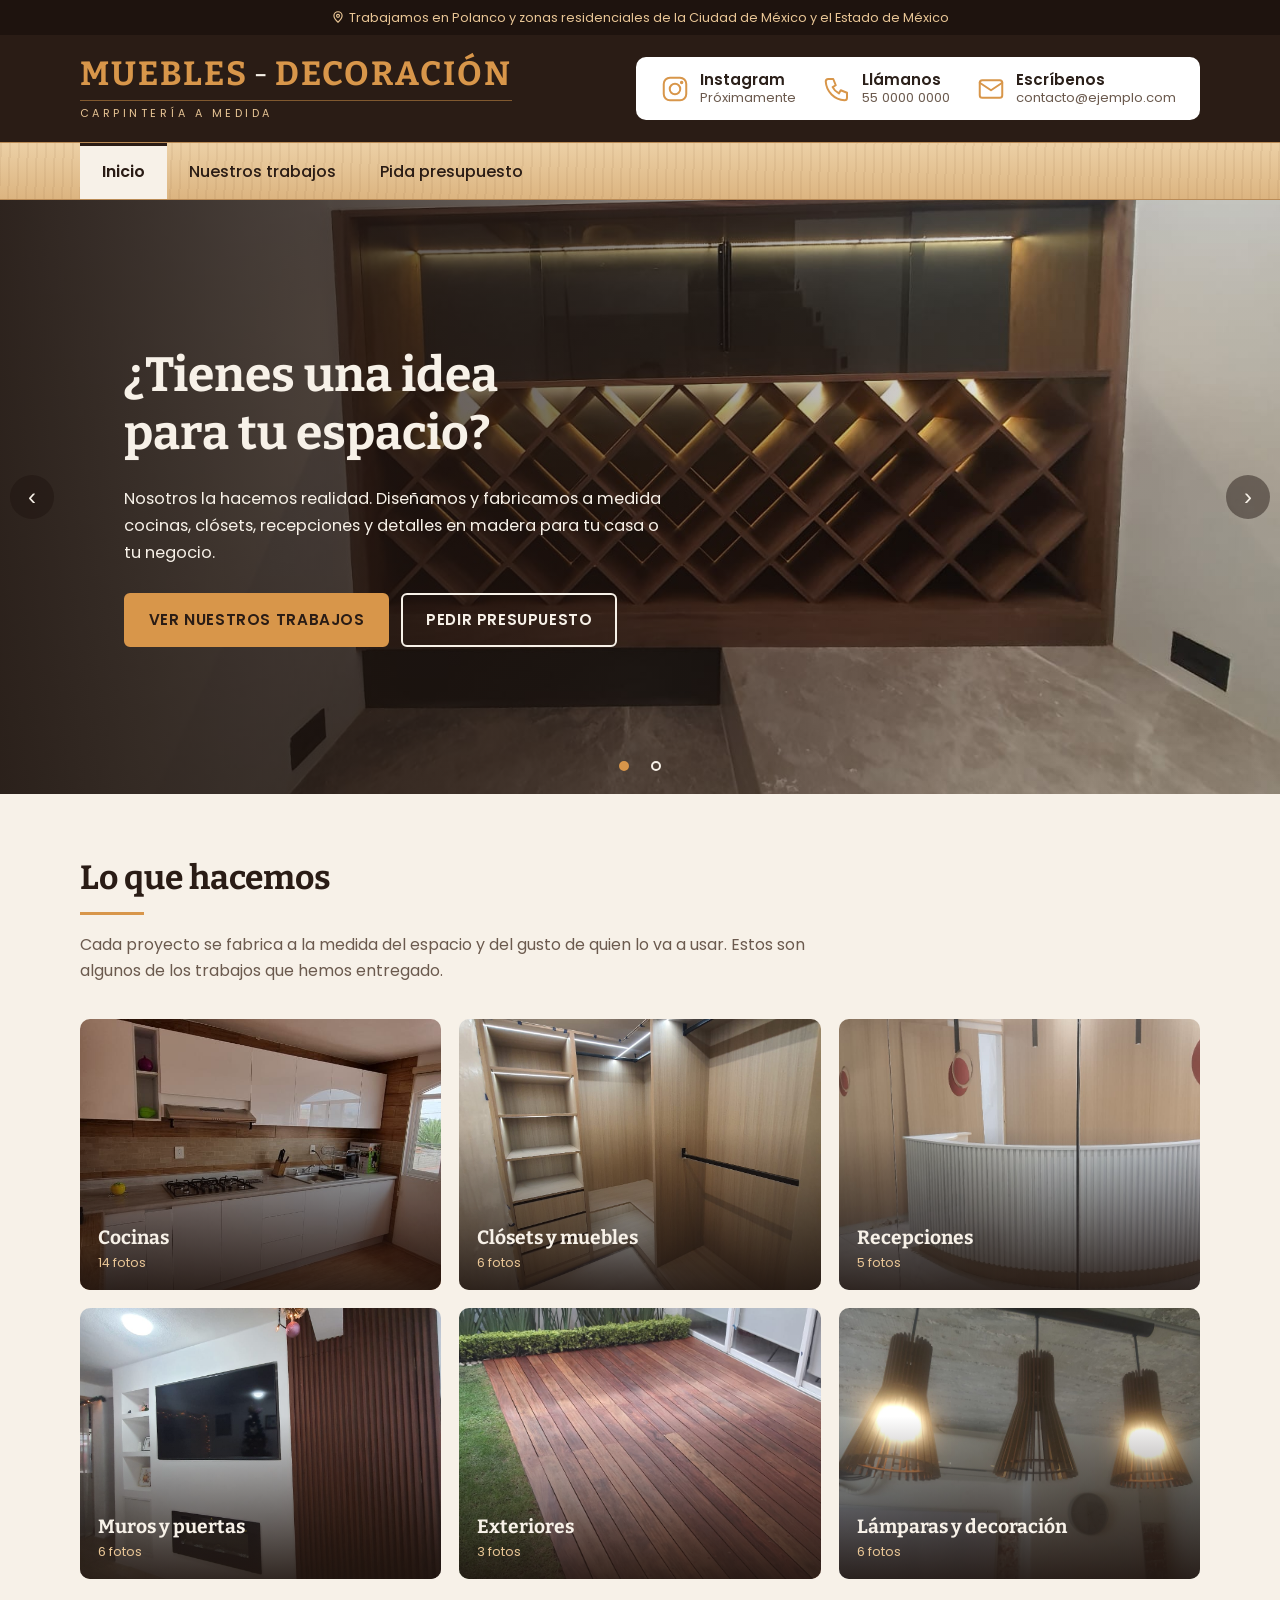
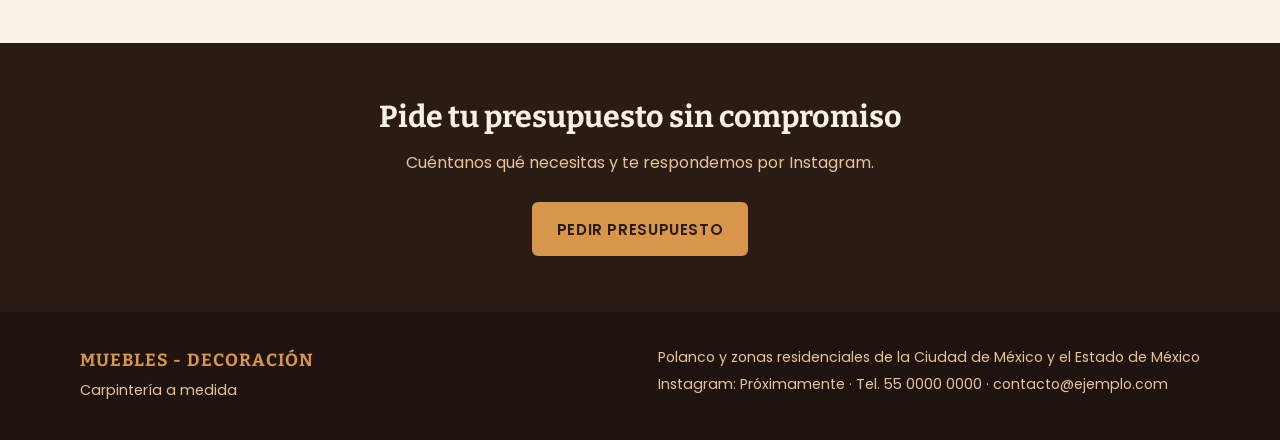
==== index.html @ 8693bc57 "Add files via upload" ====
<!DOCTYPE html>
<html lang="es-MX">
<head>
  <meta charset="UTF-8">
  <meta name="viewport" content="width=device-width, initial-scale=1">
  <title>Muebles - Decoración | Carpintería a medida en CDMX y Estado de México</title>
  <meta name="description" content="Cocinas, clósets, recepciones, muros de madera y decoración hechos a medida. Trabajamos en Polanco y zonas residenciales de la Ciudad de México y el Estado de México.">
  <link rel="preconnect" href="https://fonts.googleapis.com">
  <link rel="preconnect" href="https://fonts.gstatic.com" crossorigin>
  <link href="https://fonts.googleapis.com/css2?family=Bitter:wght@400;700&family=Poppins:wght@400;500;600&display=swap" rel="stylesheet">
  <link rel="stylesheet" href="css/estilos.css">
</head>
<body>
  <!-- ===== Encabezado (igual en las tres páginas) ===== -->
  <p class="zona"><svg viewBox="0 0 24 24" fill="none" stroke="currentColor" stroke-width="2" stroke-linecap="round" stroke-linejoin="round" aria-hidden="true"><path d="M12 21s-7-6.1-7-11a7 7 0 0 1 14 0c0 4.9-7 11-7 11z"/><circle cx="12" cy="10" r="2.5"/></svg>Trabajamos en Polanco y zonas residenciales de la Ciudad de México y el Estado de México</p>

  <header class="cabecera">
    <div class="contenedor cabecera__fila">
      <a class="marca" href="index.html">
        <span class="marca__nombre">Muebles<span class="marca__guion">-</span>Decoración</span>
        <span class="marca__lema">Carpintería a medida</span>
      </a>

      <!-- Los datos de contacto se cambian en js/script.js -->
      <ul class="contacto">
        <li>
          <a class="contacto__dato" data-enlace="instagram">
            <svg viewBox="0 0 24 24" fill="none" stroke="currentColor" stroke-width="1.6" stroke-linecap="round" stroke-linejoin="round" aria-hidden="true"><rect x="3" y="3" width="18" height="18" rx="5"/><circle cx="12" cy="12" r="4.2"/><circle cx="17.3" cy="6.7" r="0.6" fill="currentColor"/></svg>
            <span><span class="contacto__titulo">Instagram</span><span class="contacto__valor" data-contacto="instagram">Próximamente</span></span>
          </a>
        </li>
        <li>
          <a class="contacto__dato" href="tel:5500000000" data-enlace="telefono">
            <svg viewBox="0 0 24 24" fill="none" stroke="currentColor" stroke-width="1.6" stroke-linecap="round" stroke-linejoin="round" aria-hidden="true"><path d="M5 4h4l2 5-2.5 1.5a11 11 0 0 0 5 5L15 13l5 2v4a2 2 0 0 1-2 2A16 16 0 0 1 3 6a2 2 0 0 1 2-2z"/></svg>
            <span><span class="contacto__titulo">Llámanos</span><span class="contacto__valor" data-contacto="telefono">55 0000 0000</span></span>
          </a>
        </li>
        <li>
          <a class="contacto__dato" href="mailto:contacto@ejemplo.com" data-enlace="correo">
            <svg viewBox="0 0 24 24" fill="none" stroke="currentColor" stroke-width="1.6" stroke-linecap="round" stroke-linejoin="round" aria-hidden="true"><rect x="3" y="5" width="18" height="14" rx="2"/><path d="m3 7 9 6 9-6"/></svg>
            <span><span class="contacto__titulo">Escríbenos</span><span class="contacto__valor" data-contacto="correo">contacto@ejemplo.com</span></span>
          </a>
        </li>
      </ul>
    </div>

    <nav class="menu" aria-label="Secciones del sitio">
      <div class="contenedor">
        <ul class="menu__lista">
          <li><a class="menu__enlace" href="index.html" aria-current="page">Inicio</a></li>
          <li><a class="menu__enlace" href="trabajos.html">Nuestros trabajos</a></li>
          <li><a class="menu__enlace" href="presupuesto.html">Pida presupuesto</a></li>
        </ul>
      </div>
    </nav>
  </header>

  <main>
    <!-- ===== Portada: dos fotos que se alternan ===== -->
    <section class="portada" aria-label="Portada">
      <img class="portada__foto activa" src="img/closets-y-muebles/cava-01.jpg" alt="Cava de vinos en madera con iluminación" width="1600" height="1200">
      <img class="portada__foto" src="img/cocinas/cocina-12.jpg" alt="Cocina con barra de madera" width="1280" height="720">

      <div class="contenedor portada__texto">
        <h1>¿Tienes una idea para tu espacio?</h1>
        <p>Nosotros la hacemos realidad. Diseñamos y fabricamos a medida cocinas, clósets, recepciones y detalles en madera para tu casa o tu negocio.</p>
        <div class="portada__botones">
          <a class="boton" href="trabajos.html">Ver nuestros trabajos</a>
          <a class="boton boton--linea" href="presupuesto.html">Pedir presupuesto</a>
        </div>
      </div>

      <button class="portada__flecha portada__flecha--ant" type="button" aria-label="Foto anterior">&#8249;</button>
      <button class="portada__flecha portada__flecha--sig" type="button" aria-label="Foto siguiente">&#8250;</button>
      <div class="portada__puntos">
        <button class="portada__punto" type="button" aria-label="Ver foto 1" aria-current="true"></button>
        <button class="portada__punto" type="button" aria-label="Ver foto 2" aria-current="false"></button>
      </div>
    </section>

    <!-- ===== Categorías ===== -->
    <section class="seccion">
      <div class="contenedor">
        <h2 class="seccion__titulo">Lo que hacemos</h2>
        <p class="seccion__intro">Cada proyecto se fabrica a la medida del espacio y del gusto de quien lo va a usar. Estos son algunos de los trabajos que hemos entregado.</p>
        <ul class="categorias">
          <li>
            <a class="categoria" href="trabajos.html#cocinas">
              <img src="img/cocinas/cocina-08.jpg" alt="" width="1280" height="525" loading="lazy">
              <span class="categoria__texto">
                <span class="categoria__nombre">Cocinas</span>
                <span class="categoria__cuenta">14 fotos</span>
              </span>
            </a>
          </li>
          <li>
            <a class="categoria" href="trabajos.html#closets-y-muebles">
              <img src="img/closets-y-muebles/vestidor-01.jpg" alt="" width="1200" height="1600" loading="lazy">
              <span class="categoria__texto">
                <span class="categoria__nombre">Clósets y muebles</span>
                <span class="categoria__cuenta">6 fotos</span>
              </span>
            </a>
          </li>
          <li>
            <a class="categoria" href="trabajos.html#recepciones">
              <img src="img/recepciones/recepcion-01.jpg" alt="" width="1600" height="720" loading="lazy">
              <span class="categoria__texto">
                <span class="categoria__nombre">Recepciones</span>
                <span class="categoria__cuenta">5 fotos</span>
              </span>
            </a>
          </li>
          <li>
            <a class="categoria" href="trabajos.html#muros-y-puertas">
              <img src="img/muros-y-puertas/lambrin-01.jpg" alt="" width="1200" height="1600" loading="lazy">
              <span class="categoria__texto">
                <span class="categoria__nombre">Muros y puertas</span>
                <span class="categoria__cuenta">6 fotos</span>
              </span>
            </a>
          </li>
          <li>
            <a class="categoria" href="trabajos.html#exteriores">
              <img src="img/exteriores/deck-01.jpg" alt="" width="1600" height="720" loading="lazy">
              <span class="categoria__texto">
                <span class="categoria__nombre">Exteriores</span>
                <span class="categoria__cuenta">3 fotos</span>
              </span>
            </a>
          </li>
          <li>
            <a class="categoria" href="trabajos.html#lamparas-y-decoracion">
              <img src="img/lamparas-y-decoracion/lampara-01.jpg" alt="" width="1600" height="1200" loading="lazy">
              <span class="categoria__texto">
                <span class="categoria__nombre">Lámparas y decoración</span>
                <span class="categoria__cuenta">6 fotos</span>
              </span>
            </a>
          </li>
        </ul>
      </div>
    </section>

    <!-- ===== Llamado a pedir presupuesto ===== -->
    <section class="llamado">
      <div class="contenedor">
        <h2>Pide tu presupuesto sin compromiso</h2>
        <p>Cuéntanos qué necesitas y te respondemos por Instagram.</p>
        <a class="boton" href="presupuesto.html">Pedir presupuesto</a>
      </div>
    </section>
  </main>

  <!-- ===== Pie de página (igual en las tres páginas) ===== -->
  <footer class="pie">
    <div class="contenedor pie__fila">
      <div>
        <p class="pie__marca">Muebles - Decoración</p>
        <p>Carpintería a medida</p>
      </div>
      <div>
        <p>Polanco y zonas residenciales de la Ciudad de México y el Estado de México</p>
        <p>
          Instagram: <a data-enlace="instagram"><span data-contacto="instagram">Próximamente</span></a> ·
          Tel. <a href="tel:5500000000" data-enlace="telefono"><span data-contacto="telefono">55 0000 0000</span></a> ·
          <a href="mailto:contacto@ejemplo.com" data-enlace="correo"><span data-contacto="correo">contacto@ejemplo.com</span></a>
        </p>
      </div>
    </div>
  </footer>

  <script src="js/script.js"></script>
</body>
</html>
---- css/estilos.css ----
/* =========================================================
   Muebles - Decoración · Hoja de estilos
   ---------------------------------------------------------
   Contenido:
   1. Colores y medidas (cámbialos aquí y cambian en todo el sitio)
   2. Base
   3. Encabezado: franja de zona, marca, contacto y pestañas
   4. Portada (inicio)
   5. Secciones de inicio
   6. Nuestros trabajos: filtros, galería y visor
   7. Pida presupuesto
   8. Pie de página
   ========================================================= */

/* ---------- 1. Colores y medidas ---------- */
:root {
  --cafe-oscuro: #2a1c15;   /* fondo principal del encabezado y pie */
  --cafe: #3d2a20;          /* café intermedio */
  --cafe-suave: #5a4234;
  --madera: #d8964a;        /* tono madera / ámbar para resaltar */
  --madera-clara: #e8c595;  /* barra de pestañas */
  --crema: #f7f1e8;         /* fondo de las páginas */
  --blanco: #ffffff;
  --texto: #2b201a;
  --texto-suave: #6b5a4e;

  --fuente-titulos: "Bitter", Georgia, "Times New Roman", serif;
  --fuente-texto: "Poppins", "Segoe UI", Roboto, Helvetica, Arial, sans-serif;

  --ancho: 1160px;
  --radio: 10px;
  --sombra: 0 10px 30px rgba(42, 28, 21, 0.16);
}

/* ---------- 2. Base ---------- */
*,
*::before,
*::after {
  box-sizing: border-box;
}

html {
  scroll-behavior: smooth;
}

body {
  margin: 0;
  font-family: var(--fuente-texto);
  font-size: 16px;
  line-height: 1.65;
  color: var(--texto);
  background: var(--crema);
}

img {
  display: block;
  max-width: 100%;
  height: auto;
}

a {
  color: inherit;
}

h1,
h2,
h3 {
  font-family: var(--fuente-titulos);
  line-height: 1.2;
  margin: 0 0 0.5em;
  text-wrap: balance;
}

p {
  margin: 0 0 1em;
}

.contenedor {
  width: 100%;
  max-width: var(--ancho);
  margin: 0 auto;
  padding: 0 20px;
}

.solo-lectores {
  position: absolute;
  width: 1px;
  height: 1px;
  overflow: hidden;
  clip-path: inset(50%);
  white-space: nowrap;
}

:focus-visible {
  outline: 3px solid var(--madera);
  outline-offset: 2px;
}

.boton {
  display: inline-block;
  padding: 0.8em 1.5em;
  border: 2px solid var(--madera);
  border-radius: 6px;
  background: var(--madera);
  color: var(--cafe-oscuro);
  font-family: var(--fuente-texto);
  font-size: 0.95rem;
  font-weight: 600;
  letter-spacing: 0.04em;
  text-decoration: none;
  text-transform: uppercase;
  cursor: pointer;
  transition: background 0.2s, color 0.2s, border-color 0.2s;
}

.boton:hover {
  background: var(--madera-clara);
  border-color: var(--madera-clara);
}

.boton--linea {
  background: transparent;
  border-color: var(--crema);
  color: var(--crema);
}

.boton--linea:hover {
  background: var(--crema);
  border-color: var(--crema);
  color: var(--cafe-oscuro);
}

/* ---------- 3. Encabezado ---------- */
.zona {
  margin: 0;
  background: #1e130e;
  color: var(--madera-clara);
  font-size: 0.8rem;
  text-align: center;
  padding: 7px 0;
}

.zona svg {
  width: 14px;
  height: 14px;
  vertical-align: -2px;
  margin-right: 4px;
}

.cabecera {
  background: var(--cafe-oscuro);
}

.cabecera__fila {
  display: flex;
  align-items: center;
  justify-content: space-between;
  gap: 28px;
  padding-top: 22px;
  padding-bottom: 22px;
}

/* Marca: solo texto */
.marca {
  display: inline-flex;
  flex-direction: column;
  align-items: flex-start;
  color: var(--madera);
  text-decoration: none;
  font-family: var(--fuente-titulos);
  line-height: 1;
}

.marca__nombre {
  font-size: clamp(1.45rem, 3.4vw, 2.1rem);
  font-weight: 700;
  letter-spacing: 0.06em;
  text-transform: uppercase;
  white-space: nowrap;
}

.marca__guion {
  color: var(--crema);
  font-weight: 400;
  margin: 0 0.15em;
}

.marca__lema {
  margin-top: 9px;
  padding-top: 8px;
  border-top: 1px solid rgba(216, 150, 74, 0.5);
  align-self: stretch;
  color: var(--madera-clara);
  font-family: var(--fuente-texto);
  font-size: 0.68rem;
  letter-spacing: 0.32em;
  text-transform: uppercase;
}

/* Tarjeta de contacto */
.contacto {
  display: flex;
  gap: 26px;
  margin: 0;
  padding: 14px 24px;
  list-style: none;
  background: var(--blanco);
  border-radius: var(--radio);
}

.contacto__dato {
  display: flex;
  align-items: center;
  gap: 10px;
  color: var(--texto);
  text-decoration: none;
}

.contacto__dato svg {
  flex: none;
  width: 30px;
  height: 30px;
  color: var(--madera);
}

.contacto__titulo {
  display: block;
  font-size: 0.95rem;
  font-weight: 600;
  line-height: 1.2;
}

.contacto__valor {
  display: block;
  font-size: 0.82rem;
  color: var(--texto-suave);
  line-height: 1.3;
}

a.contacto__dato:hover .contacto__valor {
  color: var(--madera);
}

/* Pestañas */
.menu {
  background:
    repeating-linear-gradient(92deg, rgba(120, 78, 40, 0.07) 0 2px, transparent 2px 9px),
    linear-gradient(#ecd0a6, #dcb480);
  border-top: 1px solid #b98a55;
  border-bottom: 1px solid #b98a55;
}

.menu__lista {
  display: flex;
  margin: 0;
  padding: 0;
  list-style: none;
}

.menu__enlace {
  display: block;
  padding: 13px 22px;
  color: var(--cafe-oscuro);
  font-weight: 500;
  text-decoration: none;
  border-top: 3px solid transparent;
  transition: background 0.2s;
}

.menu__enlace:hover {
  background: rgba(255, 255, 255, 0.35);
}

.menu__enlace[aria-current="page"] {
  background: var(--crema);
  border-top-color: var(--cafe-oscuro);
  font-weight: 600;
}

@media (max-width: 860px) {
  .cabecera__fila {
    flex-direction: column;
    align-items: stretch;
    gap: 16px;
    padding-top: 18px;
    padding-bottom: 18px;
  }

  .marca {
    align-self: center;
    align-items: center;
    text-align: center;
  }

  .contacto {
    justify-content: space-between;
    gap: 8px;
    padding: 10px 12px;
  }

  .contacto__dato {
    flex-direction: column;
    gap: 2px;
    text-align: center;
    flex: 1;
    min-width: 0;
  }

  .contacto__dato svg {
    width: 24px;
    height: 24px;
  }

  .contacto__titulo {
    font-size: 0.8rem;
  }

  .contacto__valor {
    font-size: 0.7rem;
    overflow-wrap: anywhere;
  }

  .menu .contenedor {
    padding: 0;
  }

  .menu__lista li {
    flex: 1;
  }

  .menu__enlace {
    padding: 12px 6px;
    font-size: 0.86rem;
    text-align: center;
  }
}

/* ---------- 4. Portada ---------- */
.portada {
  position: relative;
  height: clamp(420px, 66vh, 620px);
  overflow: hidden;
  background: var(--cafe-oscuro);
  color: var(--crema);
}

.portada__foto {
  position: absolute;
  inset: 0;
  width: 100%;
  height: 100%;
  object-fit: cover;
  opacity: 0;
  transition: opacity 1.2s ease;
}

.portada__foto.activa {
  opacity: 1;
}

/* La cava se ve mejor encuadrando la parte baja de la foto */
.portada__foto:first-of-type {
  object-position: center 72%;
}

.portada::after {
  content: "";
  position: absolute;
  inset: 0;
  background: linear-gradient(90deg, rgba(30, 19, 14, 0.9) 0%, rgba(30, 19, 14, 0.62) 42%, rgba(30, 19, 14, 0.08) 80%);
}

.portada__texto {
  position: relative;
  z-index: 2;
  height: 100%;
  display: flex;
  flex-direction: column;
  justify-content: center;
  align-items: flex-start;
  padding-left: 64px;
  padding-right: 64px;
}

.portada__texto h1 {
  max-width: 14em;
  font-size: clamp(1.9rem, 4.6vw, 3rem);
}

.portada__texto p {
  max-width: 34em;
  margin-bottom: 1.6em;
  font-size: 1.02rem;
}

.portada__botones {
  display: flex;
  flex-wrap: wrap;
  gap: 12px;
}

.portada__flecha {
  position: absolute;
  top: 50%;
  z-index: 3;
  width: 44px;
  height: 44px;
  transform: translateY(-50%);
  border: 0;
  border-radius: 50%;
  background: rgba(30, 19, 14, 0.45);
  color: var(--crema);
  font-size: 1.5rem;
  line-height: 1;
  cursor: pointer;
}

.portada__flecha:hover {
  background: var(--madera);
  color: var(--cafe-oscuro);
}

.portada__flecha--ant {
  left: 10px;
}

.portada__flecha--sig {
  right: 10px;
}

.portada__puntos {
  position: absolute;
  left: 0;
  right: 0;
  bottom: 14px;
  z-index: 3;
  display: flex;
  justify-content: center;
  gap: 4px;
}

.portada__punto {
  width: 28px;
  height: 28px;
  padding: 0;
  border: 0;
  background: none;
  cursor: pointer;
}

.portada__punto::before {
  content: "";
  display: block;
  width: 10px;
  height: 10px;
  margin: auto;
  border: 2px solid var(--crema);
  border-radius: 50%;
}

.portada__punto[aria-current="true"]::before {
  background: var(--madera);
  border-color: var(--madera);
}

@media (max-width: 700px) {
  .portada::after {
    background: linear-gradient(180deg, rgba(30, 19, 14, 0.55) 0%, rgba(30, 19, 14, 0.86) 100%);
  }

  .portada__texto {
    justify-content: flex-end;
    padding: 0 20px 56px;
  }

  .portada__flecha {
    display: none;
  }
}

/* ---------- 5. Secciones de inicio ---------- */
.seccion {
  padding: 64px 0;
}

.seccion__titulo {
  font-size: clamp(1.5rem, 3.2vw, 2.1rem);
  color: var(--cafe-oscuro);
}

.seccion__titulo::after {
  content: "";
  display: block;
  width: 64px;
  height: 3px;
  margin-top: 14px;
  background: var(--madera);
}

.seccion__intro {
  max-width: 46em;
  color: var(--texto-suave);
}

.categorias {
  display: grid;
  grid-template-columns: repeat(3, 1fr);
  gap: 18px;
  margin: 34px 0 0;
  padding: 0;
  list-style: none;
}

.categoria {
  position: relative;
  display: block;
  aspect-ratio: 4 / 3;
  overflow: hidden;
  border-radius: var(--radio);
  color: var(--crema);
  text-decoration: none;
  background: var(--cafe);
}

.categoria img {
  width: 100%;
  height: 100%;
  object-fit: cover;
  transition: transform 0.5s ease;
}

.categoria:hover img {
  transform: scale(1.05);
}

.categoria::after {
  content: "";
  position: absolute;
  inset: 0;
  background: linear-gradient(180deg, transparent 40%, rgba(30, 19, 14, 0.88) 100%);
}

.categoria__texto {
  position: absolute;
  left: 18px;
  right: 18px;
  bottom: 14px;
  z-index: 1;
}

.categoria__nombre {
  display: block;
  font-family: var(--fuente-titulos);
  font-size: 1.2rem;
  font-weight: 700;
  line-height: 1.2;
}

.categoria__cuenta {
  font-size: 0.8rem;
  color: var(--madera-clara);
}

.llamado {
  background: var(--cafe-oscuro);
  color: var(--crema);
  text-align: center;
  padding: 56px 0;
}

.llamado h2 {
  font-size: clamp(1.4rem, 3vw, 1.9rem);
}

.llamado p {
  max-width: 36em;
  margin: 0 auto 1.6em;
  color: var(--madera-clara);
}

@media (max-width: 860px) {
  .seccion {
    padding: 44px 0;
  }

  .categorias {
    grid-template-columns: repeat(2, 1fr);
    gap: 12px;
  }

  .categoria__texto {
    left: 12px;
    right: 12px;
    bottom: 10px;
  }

  .categoria__nombre {
    font-size: 1rem;
  }
}

/* ---------- 6. Nuestros trabajos ---------- */
.titulo-pagina {
  background: var(--cafe);
  color: var(--crema);
  padding: 40px 0;
}

.titulo-pagina h1 {
  margin: 0;
  font-size: clamp(1.7rem, 4vw, 2.5rem);
}

.titulo-pagina p {
  margin: 8px 0 0;
  color: var(--madera-clara);
}

.filtros {
  display: flex;
  flex-wrap: wrap;
  gap: 8px;
  margin: 32px 0 26px;
}

.filtro {
  padding: 0.55em 1.1em;
  border: 1.5px solid var(--cafe-suave);
  border-radius: 999px;
  background: transparent;
  color: var(--cafe);
  font-family: var(--fuente-texto);
  font-size: 0.9rem;
  font-weight: 500;
  cursor: pointer;
  transition: background 0.2s, color 0.2s;
}

.filtro:hover {
  background: rgba(216, 150, 74, 0.2);
}

.filtro[aria-pressed="true"] {
  background: var(--cafe-oscuro);
  border-color: var(--cafe-oscuro);
  color: var(--madera-clara);
}

.galeria {
  columns: 3 260px;
  column-gap: 16px;
  padding-bottom: 64px;
}

.trabajo {
  position: relative;
  display: block;
  margin: 0 0 16px;
  overflow: hidden;
  border-radius: var(--radio);
  background: var(--madera-clara);
  break-inside: avoid;
  cursor: zoom-in;
}

.trabajo[hidden] {
  display: none;
}

.trabajo img {
  width: 100%;
  transition: transform 0.4s ease;
}

.trabajo:hover img {
  transform: scale(1.03);
}

.trabajo__etiqueta {
  position: absolute;
  left: 10px;
  bottom: 10px;
  padding: 3px 10px;
  border-radius: 999px;
  background: rgba(30, 19, 14, 0.78);
  color: var(--crema);
  font-size: 0.75rem;
}

@media (max-width: 600px) {
  .galeria {
    columns: 2;
    column-gap: 10px;
  }

  .trabajo {
    margin-bottom: 10px;
  }

  .trabajo__etiqueta {
    display: none;
  }
}

/* Visor de fotos */
.visor {
  width: 100%;
  max-width: 100%;
  height: 100%;
  max-height: 100%;
  margin: 0;
  padding: 0;
  border: 0;
  background: rgba(20, 12, 8, 0.95);
  color: var(--crema);
}

.visor::backdrop {
  background: rgba(20, 12, 8, 0.95);
}

.visor__marco {
  display: flex;
  flex-direction: column;
  align-items: center;
  justify-content: center;
  height: 100%;
  margin: 0;
  padding: 56px 12px 16px;
}

.visor__foto {
  max-width: 100%;
  max-height: calc(100% - 44px);
  object-fit: contain;
  border-radius: 6px;
}

.visor__pie {
  margin-top: 12px;
  font-size: 0.9rem;
  text-align: center;
  color: var(--madera-clara);
}

.visor__boton {
  position: absolute;
  width: 46px;
  height: 46px;
  border: 0;
  border-radius: 50%;
  background: rgba(247, 241, 232, 0.14);
  color: var(--crema);
  font-size: 1.6rem;
  line-height: 1;
  cursor: pointer;
}

.visor__boton:hover {
  background: var(--madera);
  color: var(--cafe-oscuro);
}

.visor__cerrar {
  top: 8px;
  right: 10px;
}

.visor__ant {
  top: 50%;
  left: 10px;
  transform: translateY(-50%);
}

.visor__sig {
  top: 50%;
  right: 10px;
  transform: translateY(-50%);
}

/* ---------- 7. Pida presupuesto ---------- */
.presupuesto {
  display: grid;
  grid-template-columns: 1.1fr 0.9fr;
  gap: 48px;
  align-items: start;
  padding-top: 56px;
  padding-bottom: 64px;
}

.presupuesto__foto {
  border-radius: var(--radio);
  box-shadow: var(--sombra);
}

.pasos {
  margin: 26px 0 34px;
  padding: 0;
  list-style: none;
  counter-reset: paso;
}

.pasos li {
  position: relative;
  min-height: 44px;
  margin-bottom: 18px;
  padding-left: 60px;
  counter-increment: paso;
}

.pasos li::before {
  content: counter(paso);
  position: absolute;
  left: 0;
  top: 0;
  width: 44px;
  height: 44px;
  border-radius: 50%;
  background: var(--cafe-oscuro);
  color: var(--madera);
  font-family: var(--fuente-titulos);
  font-size: 1.2rem;
  font-weight: 700;
  line-height: 44px;
  text-align: center;
}

.pasos strong {
  display: block;
}

.instagram {
  display: flex;
  align-items: center;
  gap: 22px;
  padding: 24px;
  border-radius: var(--radio);
  background: var(--cafe-oscuro);
  color: var(--crema);
  text-decoration: none;
  box-shadow: var(--sombra);
}

.instagram svg {
  flex: none;
  width: 96px;
  height: 96px;
  color: var(--madera);
}

.instagram__titulo {
  display: block;
  font-family: var(--fuente-titulos);
  font-size: 1.5rem;
  font-weight: 700;
  line-height: 1.2;
}

.instagram__usuario {
  display: block;
  margin: 4px 0 12px;
  color: var(--madera-clara);
}

a.instagram[href]:hover {
  background: var(--cafe);
}

/* Mientras no haya cuenta, el botón se ve apagado */
.instagram:not([href]) .boton {
  background: transparent;
  border-color: var(--cafe-suave);
  color: var(--madera-clara);
  cursor: default;
}

.otros-medios {
  margin-top: 22px;
  font-size: 0.92rem;
  color: var(--texto-suave);
}

.otros-medios a {
  color: var(--cafe);
  font-weight: 600;
}

@media (max-width: 860px) {
  .presupuesto {
    grid-template-columns: 1fr;
    gap: 30px;
    padding-top: 36px;
    padding-bottom: 44px;
  }

  .instagram {
    flex-direction: column;
    text-align: center;
  }
}

/* ---------- 8. Pie de página ---------- */
.pie {
  background: #1e130e;
  color: var(--madera-clara);
  padding: 34px 0;
  font-size: 0.88rem;
}

.pie__fila {
  display: flex;
  flex-wrap: wrap;
  justify-content: space-between;
  gap: 18px 40px;
}

.pie__marca {
  font-family: var(--fuente-titulos);
  font-size: 1.1rem;
  font-weight: 700;
  letter-spacing: 0.06em;
  text-transform: uppercase;
  color: var(--madera);
}

.pie p {
  margin: 0 0 4px;
}

.pie a {
  text-decoration: none;
}

.pie a:hover {
  color: var(--crema);
}

/* Quien prefiere menos movimiento no ve transiciones */
@media (prefers-reduced-motion: reduce) {
  * {
    transition: none !important;
    scroll-behavior: auto !important;
  }
}
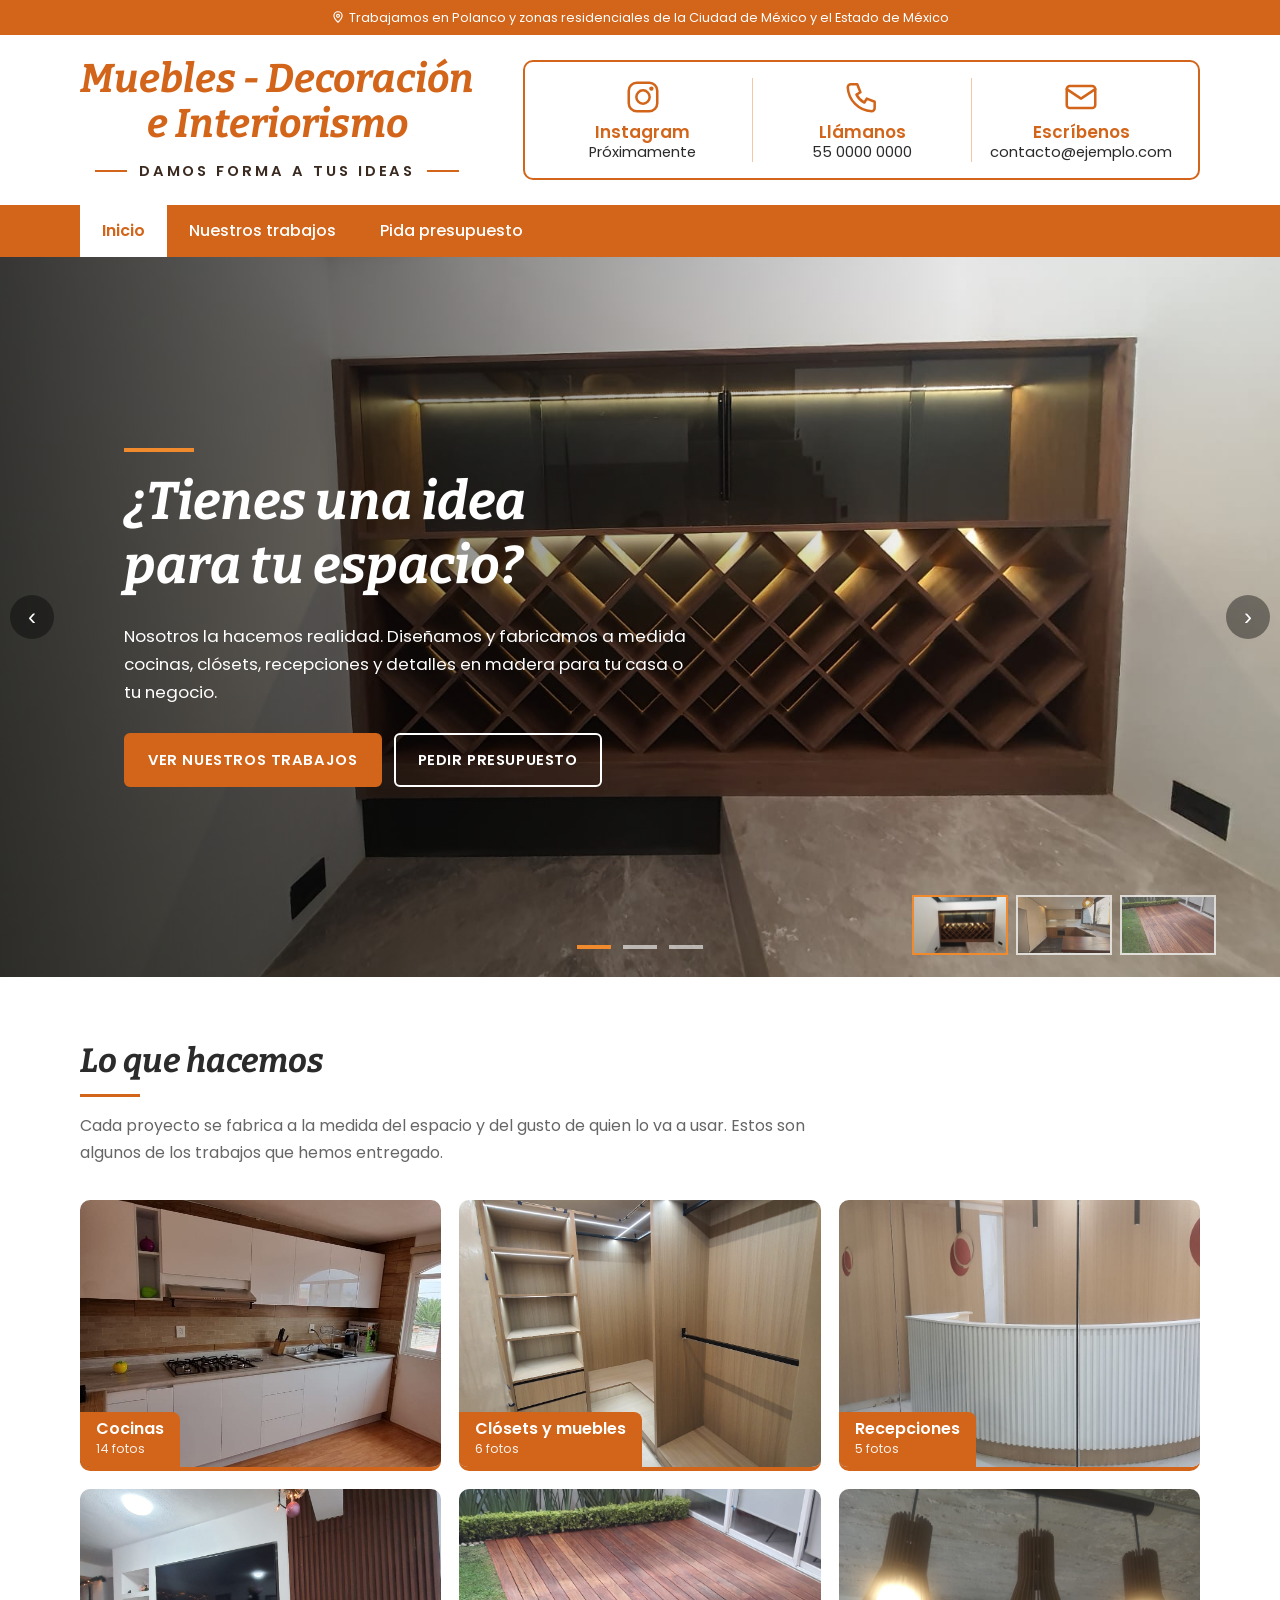
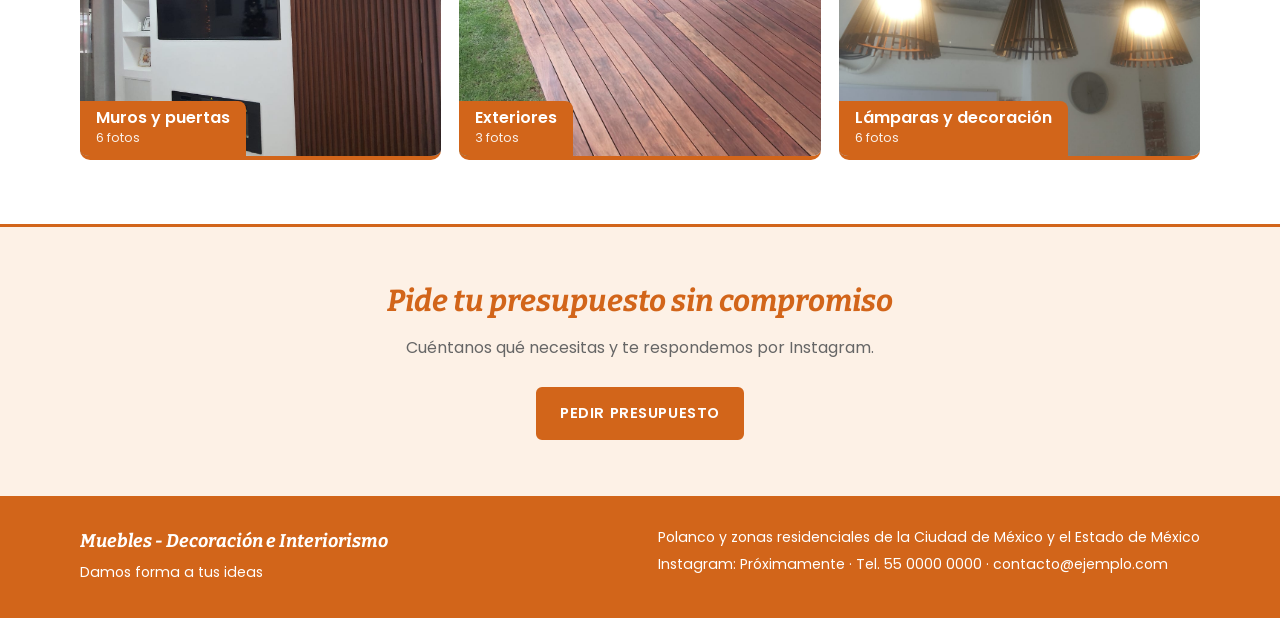
==== commit ea7e68c5: "Add files via upload" ====
--- a/index.html
+++ b/index.html
@@ -3,11 +3,11 @@
 <head>
   <meta charset="UTF-8">
   <meta name="viewport" content="width=device-width, initial-scale=1">
-  <title>Muebles - Decoración | Carpintería a medida en CDMX y Estado de México</title>
+  <title>Muebles - Decoración e Interiorismo | Damos forma a tus ideas</title>
   <meta name="description" content="Cocinas, clósets, recepciones, muros de madera y decoración hechos a medida. Trabajamos en Polanco y zonas residenciales de la Ciudad de México y el Estado de México.">
   <link rel="preconnect" href="https://fonts.googleapis.com">
   <link rel="preconnect" href="https://fonts.gstatic.com" crossorigin>
-  <link href="https://fonts.googleapis.com/css2?family=Bitter:wght@400;700&family=Poppins:wght@400;500;600&display=swap" rel="stylesheet">
+  <link href="https://fonts.googleapis.com/css2?family=Bitter:ital,wght@0,400;0,700;1,400;1,700&family=Poppins:wght@400;500;600&display=swap" rel="stylesheet">
   <link rel="stylesheet" href="css/estilos.css">
 </head>
 <body>
@@ -17,8 +17,8 @@
   <header class="cabecera">
     <div class="contenedor cabecera__fila">
       <a class="marca" href="index.html">
-        <span class="marca__nombre">Muebles<span class="marca__guion">-</span>Decoración</span>
-        <span class="marca__lema">Carpintería a medida</span>
+        <span class="marca__nombre">Muebles - Decoración<br>e Interiorismo</span>
+        <span class="marca__lema">Damos forma a tus ideas</span>
       </a>
 
       <!-- Los datos de contacto se cambian en js/script.js -->
@@ -60,6 +60,7 @@
     <section class="portada" aria-label="Portada">
       <img class="portada__foto activa" src="img/closets-y-muebles/cava-01.jpg" alt="Cava de vinos en madera con iluminación" width="1600" height="1200">
       <img class="portada__foto" src="img/cocinas/cocina-12.jpg" alt="Cocina con barra de madera" width="1280" height="720">
+      <img class="portada__foto" src="img/exteriores/deck-01.jpg" alt="Deck de madera en jardín" width="1600" height="720">
 
       <div class="contenedor portada__texto">
         <h1>¿Tienes una idea para tu espacio?</h1>
@@ -73,8 +74,14 @@
       <button class="portada__flecha portada__flecha--ant" type="button" aria-label="Foto anterior">&#8249;</button>
       <button class="portada__flecha portada__flecha--sig" type="button" aria-label="Foto siguiente">&#8250;</button>
       <div class="portada__puntos">
-        <button class="portada__punto" type="button" aria-label="Ver foto 1" aria-current="true"></button>
-        <button class="portada__punto" type="button" aria-label="Ver foto 2" aria-current="false"></button>
+        <button class="portada__punto" type="button" data-foto="0" aria-label="Ver foto 1" aria-current="true"></button>
+        <button class="portada__punto" type="button" data-foto="1" aria-label="Ver foto 2" aria-current="false"></button>
+        <button class="portada__punto" type="button" data-foto="2" aria-label="Ver foto 3" aria-current="false"></button>
+      </div>
+      <div class="portada__minis">
+        <button class="portada__mini" type="button" data-foto="0" aria-label="Ver cava" aria-current="true"><img src="img/closets-y-muebles/cava-01.jpg" alt=""></button>
+        <button class="portada__mini" type="button" data-foto="1" aria-label="Ver cocina" aria-current="false"><img src="img/cocinas/cocina-12.jpg" alt=""></button>
+        <button class="portada__mini" type="button" data-foto="2" aria-label="Ver deck" aria-current="false"><img src="img/exteriores/deck-01.jpg" alt=""></button>
       </div>
     </section>
 
@@ -156,8 +163,8 @@
   <footer class="pie">
     <div class="contenedor pie__fila">
       <div>
-        <p class="pie__marca">Muebles - Decoración</p>
-        <p>Carpintería a medida</p>
+        <p class="pie__marca">Muebles - Decoración e Interiorismo</p>
+        <p>Damos forma a tus ideas</p>
       </div>
       <div>
         <p>Polanco y zonas residenciales de la Ciudad de México y el Estado de México</p>
--- a/css/estilos.css
+++ b/css/estilos.css
@@ -1,10 +1,10 @@
 /* =========================================================
-   Muebles - Decoración · Hoja de estilos
+   Muebles - Decoración e Interiorismo · Hoja de estilos
    ---------------------------------------------------------
    Contenido:
    1. Colores y medidas (cámbialos aquí y cambian en todo el sitio)
    2. Base
-   3. Encabezado: franja de zona, marca, contacto y pestañas
+   3. Encabezado: franja de zona, título, contacto y pestañas
    4. Portada (inicio)
    5. Secciones de inicio
    6. Nuestros trabajos: filtros, galería y visor
@@ -14,22 +14,22 @@
 
 /* ---------- 1. Colores y medidas ---------- */
 :root {
-  --cafe-oscuro: #2a1c15;   /* fondo principal del encabezado y pie */
-  --cafe: #3d2a20;          /* café intermedio */
-  --cafe-suave: #5a4234;
-  --madera: #d8964a;        /* tono madera / ámbar para resaltar */
-  --madera-clara: #e8c595;  /* barra de pestañas */
-  --crema: #f7f1e8;         /* fondo de las páginas */
+  --naranja: #d2651a;        /* color principal */
+  --naranja-oscuro: #b5530f; /* al pasar el cursor */
+  --naranja-claro: #f08a2c;  /* detalles sobre fotos */
+  --naranja-suave: #fdf1e6;  /* fondos suaves */
+  --naranja-linea: #f1c9a5;  /* líneas finas */
   --blanco: #ffffff;
-  --texto: #2b201a;
-  --texto-suave: #6b5a4e;
+  --texto: #2b2b2b;
+  --texto-suave: #666666;
+  --oscuro: #1c1c1c;
 
   --fuente-titulos: "Bitter", Georgia, "Times New Roman", serif;
   --fuente-texto: "Poppins", "Segoe UI", Roboto, Helvetica, Arial, sans-serif;
 
   --ancho: 1160px;
   --radio: 10px;
-  --sombra: 0 10px 30px rgba(42, 28, 21, 0.16);
+  --sombra: 0 10px 30px rgba(0, 0, 0, 0.12);
 }
 
 /* ---------- 2. Base ---------- */
@@ -49,7 +49,7 @@
   font-size: 16px;
   line-height: 1.65;
   color: var(--texto);
-  background: var(--crema);
+  background: var(--blanco);
 }
 
 img {
@@ -66,6 +66,7 @@
 h2,
 h3 {
   font-family: var(--fuente-titulos);
+  font-style: italic;
   line-height: 1.2;
   margin: 0 0 0.5em;
   text-wrap: balance;
@@ -82,29 +83,20 @@
   padding: 0 20px;
 }
 
-.solo-lectores {
-  position: absolute;
-  width: 1px;
-  height: 1px;
-  overflow: hidden;
-  clip-path: inset(50%);
-  white-space: nowrap;
-}
-
 :focus-visible {
-  outline: 3px solid var(--madera);
+  outline: 3px solid var(--naranja-claro);
   outline-offset: 2px;
 }
 
 .boton {
   display: inline-block;
-  padding: 0.8em 1.5em;
-  border: 2px solid var(--madera);
+  padding: 0.85em 1.5em;
+  border: 2px solid var(--naranja);
   border-radius: 6px;
-  background: var(--madera);
-  color: var(--cafe-oscuro);
+  background: var(--naranja);
+  color: var(--blanco);
   font-family: var(--fuente-texto);
-  font-size: 0.95rem;
+  font-size: 0.92rem;
   font-weight: 600;
   letter-spacing: 0.04em;
   text-decoration: none;
@@ -114,30 +106,30 @@
 }
 
 .boton:hover {
-  background: var(--madera-clara);
-  border-color: var(--madera-clara);
+  background: var(--naranja-oscuro);
+  border-color: var(--naranja-oscuro);
 }
 
 .boton--linea {
   background: transparent;
-  border-color: var(--crema);
-  color: var(--crema);
+  border-color: var(--blanco);
+  color: var(--blanco);
 }
 
 .boton--linea:hover {
-  background: var(--crema);
-  border-color: var(--crema);
-  color: var(--cafe-oscuro);
+  background: var(--blanco);
+  border-color: var(--blanco);
+  color: var(--naranja);
 }
 
 /* ---------- 3. Encabezado ---------- */
 .zona {
   margin: 0;
-  background: #1e130e;
-  color: var(--madera-clara);
+  padding: 7px 12px;
+  background: var(--naranja);
+  color: var(--blanco);
   font-size: 0.8rem;
   text-align: center;
-  padding: 7px 0;
 }
 
 .zona svg {
@@ -148,106 +140,114 @@
 }
 
 .cabecera {
-  background: var(--cafe-oscuro);
+  background: var(--blanco);
 }
 
 .cabecera__fila {
   display: flex;
   align-items: center;
   justify-content: space-between;
-  gap: 28px;
+  gap: 32px;
   padding-top: 22px;
   padding-bottom: 22px;
 }
 
-/* Marca: solo texto */
+/* Título y eslogan (texto, no imagen) */
 .marca {
-  display: inline-flex;
+  display: flex;
   flex-direction: column;
-  align-items: flex-start;
-  color: var(--madera);
+  align-items: center;
+  text-align: center;
   text-decoration: none;
+}
+
+.marca__nombre {
   font-family: var(--fuente-titulos);
-  line-height: 1;
-}
-
-.marca__nombre {
-  font-size: clamp(1.45rem, 3.4vw, 2.1rem);
+  font-style: italic;
   font-weight: 700;
-  letter-spacing: 0.06em;
+  font-size: clamp(1.75rem, 3.6vw, 2.5rem);
+  line-height: 1.12;
+  color: var(--naranja);
+}
+
+.marca__lema {
+  display: flex;
+  align-items: center;
+  gap: 12px;
+  margin-top: 12px;
+  font-size: clamp(0.72rem, 1.3vw, 0.92rem);
+  font-weight: 600;
+  letter-spacing: 0.2em;
   text-transform: uppercase;
+  color: #3a2a20;
   white-space: nowrap;
 }
 
-.marca__guion {
-  color: var(--crema);
-  font-weight: 400;
-  margin: 0 0.15em;
-}
-
-.marca__lema {
-  margin-top: 9px;
-  padding-top: 8px;
-  border-top: 1px solid rgba(216, 150, 74, 0.5);
-  align-self: stretch;
-  color: var(--madera-clara);
-  font-family: var(--fuente-texto);
-  font-size: 0.68rem;
-  letter-spacing: 0.32em;
-  text-transform: uppercase;
-}
-
-/* Tarjeta de contacto */
+.marca__lema::before,
+.marca__lema::after {
+  content: "";
+  width: 32px;
+  height: 2px;
+  background: var(--naranja);
+}
+
+/* Tarjeta de contacto: tres apartados iguales */
 .contacto {
-  display: flex;
-  gap: 26px;
+  display: grid;
+  grid-template-columns: repeat(3, 1fr);
   margin: 0;
-  padding: 14px 24px;
+  padding: 16px 8px;
   list-style: none;
+  border: 2px solid var(--naranja);
+  border-radius: var(--radio);
   background: var(--blanco);
-  border-radius: var(--radio);
+}
+
+.contacto li + li {
+  border-left: 1px solid var(--naranja-linea);
 }
 
 .contacto__dato {
   display: flex;
+  flex-direction: column;
   align-items: center;
-  gap: 10px;
+  gap: 4px;
+  height: 100%;
+  padding: 0 18px;
+  text-align: center;
+  text-decoration: none;
   color: var(--texto);
-  text-decoration: none;
 }
 
 .contacto__dato svg {
-  flex: none;
-  width: 30px;
-  height: 30px;
-  color: var(--madera);
+  width: 38px;
+  height: 38px;
+  margin-bottom: 2px;
+  color: var(--naranja);
 }
 
 .contacto__titulo {
   display: block;
-  font-size: 0.95rem;
+  font-size: 1.05rem;
   font-weight: 600;
   line-height: 1.2;
+  color: var(--naranja);
 }
 
 .contacto__valor {
   display: block;
-  font-size: 0.82rem;
-  color: var(--texto-suave);
+  font-size: 0.92rem;
   line-height: 1.3;
-}
-
-a.contacto__dato:hover .contacto__valor {
-  color: var(--madera);
+  overflow-wrap: anywhere;
+}
+
+a.contacto__dato[href]:hover .contacto__valor {
+  color: var(--naranja);
 }
 
 /* Pestañas */
 .menu {
-  background:
-    repeating-linear-gradient(92deg, rgba(120, 78, 40, 0.07) 0 2px, transparent 2px 9px),
-    linear-gradient(#ecd0a6, #dcb480);
-  border-top: 1px solid #b98a55;
-  border-bottom: 1px solid #b98a55;
+  background: var(--naranja);
 }
 
 .menu__lista {
@@ -260,20 +260,19 @@
 .menu__enlace {
   display: block;
   padding: 13px 22px;
-  color: var(--cafe-oscuro);
+  color: var(--blanco);
   font-weight: 500;
   text-decoration: none;
-  border-top: 3px solid transparent;
   transition: background 0.2s;
 }
 
 .menu__enlace:hover {
-  background: rgba(255, 255, 255, 0.35);
+  background: var(--naranja-oscuro);
 }
 
 .menu__enlace[aria-current="page"] {
-  background: var(--crema);
-  border-top-color: var(--cafe-oscuro);
+  background: var(--blanco);
+  color: var(--naranja);
   font-weight: 600;
 }
 
@@ -286,38 +285,37 @@
     padding-bottom: 18px;
   }
 
-  .marca {
-    align-self: center;
-    align-items: center;
-    text-align: center;
+  .marca__lema {
+    gap: 8px;
+    letter-spacing: 0.15em;
+  }
+
+  .marca__lema::before,
+  .marca__lema::after {
+    width: 22px;
   }
 
   .contacto {
-    justify-content: space-between;
-    gap: 8px;
-    padding: 10px 12px;
+    grid-template-columns: 1fr 1fr 1.45fr;
+    padding: 12px 4px;
   }
 
   .contacto__dato {
-    flex-direction: column;
-    gap: 2px;
-    text-align: center;
-    flex: 1;
-    min-width: 0;
+    padding: 0 2px;
   }
 
   .contacto__dato svg {
-    width: 24px;
-    height: 24px;
+    width: 30px;
+    height: 30px;
   }
 
   .contacto__titulo {
-    font-size: 0.8rem;
+    font-size: 0.88rem;
   }
 
   .contacto__valor {
-    font-size: 0.7rem;
-    overflow-wrap: anywhere;
+    font-size: 0.68rem;
+    overflow-wrap: normal;
   }
 
   .menu .contenedor {
@@ -329,7 +327,7 @@
   }
 
   .menu__enlace {
-    padding: 12px 6px;
+    padding: 12px 4px;
     font-size: 0.86rem;
     text-align: center;
   }
@@ -338,10 +336,10 @@
 /* ---------- 4. Portada ---------- */
 .portada {
   position: relative;
-  height: clamp(420px, 66vh, 620px);
+  height: clamp(480px, 82vh, 720px);
   overflow: hidden;
-  background: var(--cafe-oscuro);
-  color: var(--crema);
+  background: var(--oscuro);
+  color: var(--blanco);
 }
 
 .portada__foto {
@@ -367,7 +365,7 @@
   content: "";
   position: absolute;
   inset: 0;
-  background: linear-gradient(90deg, rgba(30, 19, 14, 0.9) 0%, rgba(30, 19, 14, 0.62) 42%, rgba(30, 19, 14, 0.08) 80%);
+  background: linear-gradient(90deg, rgba(0, 0, 0, 0.72) 0%, rgba(0, 0, 0, 0.35) 45%, rgba(0, 0, 0, 0) 75%);
 }
 
 .portada__texto {
@@ -382,15 +380,23 @@
   padding-right: 64px;
 }
 
+.portada__texto::before {
+  content: "";
+  width: 70px;
+  height: 4px;
+  margin-bottom: 18px;
+  background: var(--naranja-claro);
+}
+
 .portada__texto h1 {
-  max-width: 14em;
-  font-size: clamp(1.9rem, 4.6vw, 3rem);
+  max-width: 13em;
+  font-size: clamp(2rem, 5vw, 3.3rem);
 }
 
 .portada__texto p {
   max-width: 34em;
   margin-bottom: 1.6em;
-  font-size: 1.02rem;
+  font-size: 1.05rem;
 }
 
 .portada__botones {
@@ -408,16 +414,15 @@
   transform: translateY(-50%);
   border: 0;
   border-radius: 50%;
-  background: rgba(30, 19, 14, 0.45);
-  color: var(--crema);
+  background: rgba(0, 0, 0, 0.4);
+  color: var(--blanco);
   font-size: 1.5rem;
   line-height: 1;
   cursor: pointer;
 }
 
 .portada__flecha:hover {
-  background: var(--madera);
-  color: var(--cafe-oscuro);
+  background: var(--naranja);
 }
 
 .portada__flecha--ant {
@@ -428,11 +433,12 @@
   right: 10px;
 }
 
+/* Rayitas para cambiar de foto */
 .portada__puntos {
   position: absolute;
   left: 0;
   right: 0;
-  bottom: 14px;
+  bottom: 18px;
   z-index: 3;
   display: flex;
   justify-content: center;
@@ -440,8 +446,8 @@
 }
 
 .portada__punto {
-  width: 28px;
-  height: 28px;
+  width: 42px;
+  height: 24px;
   padding: 0;
   border: 0;
   background: none;
@@ -451,26 +457,66 @@
 .portada__punto::before {
   content: "";
   display: block;
-  width: 10px;
-  height: 10px;
+  width: 34px;
+  height: 4px;
   margin: auto;
-  border: 2px solid var(--crema);
-  border-radius: 50%;
+  background: rgba(255, 255, 255, 0.6);
 }
 
 .portada__punto[aria-current="true"]::before {
-  background: var(--madera);
-  border-color: var(--madera);
+  background: var(--naranja-claro);
+}
+
+/* Miniaturas de las tres fotos (solo en pantallas grandes) */
+.portada__minis {
+  position: absolute;
+  right: 64px;
+  bottom: 22px;
+  z-index: 3;
+  display: flex;
+  gap: 8px;
+}
+
+.portada__mini {
+  width: 96px;
+  height: 60px;
+  padding: 0;
+  border: 2px solid var(--blanco);
+  background: none;
+  opacity: 0.7;
+  cursor: pointer;
+  transition: opacity 0.2s, border-color 0.2s;
+}
+
+.portada__mini img {
+  width: 100%;
+  height: 100%;
+  object-fit: cover;
+}
+
+.portada__mini:hover,
+.portada__mini[aria-current="true"] {
+  opacity: 1;
+}
+
+.portada__mini[aria-current="true"] {
+  border-color: var(--naranja-claro);
+}
+
+@media (max-width: 860px) {
+  .portada__minis {
+    display: none;
+  }
 }
 
 @media (max-width: 700px) {
   .portada::after {
-    background: linear-gradient(180deg, rgba(30, 19, 14, 0.55) 0%, rgba(30, 19, 14, 0.86) 100%);
+    background: linear-gradient(180deg, rgba(0, 0, 0, 0.2) 0%, rgba(0, 0, 0, 0.82) 100%);
   }
 
   .portada__texto {
     justify-content: flex-end;
-    padding: 0 20px 56px;
+    padding: 0 20px 64px;
   }
 
   .portada__flecha {
@@ -484,17 +530,17 @@
 }
 
 .seccion__titulo {
-  font-size: clamp(1.5rem, 3.2vw, 2.1rem);
-  color: var(--cafe-oscuro);
+  font-size: clamp(1.6rem, 3.2vw, 2.1rem);
+  color: var(--texto);
 }
 
 .seccion__titulo::after {
   content: "";
   display: block;
-  width: 64px;
+  width: 60px;
   height: 3px;
-  margin-top: 14px;
-  background: var(--madera);
+  margin-top: 12px;
+  background: var(--naranja);
 }
 
 .seccion__intro {
@@ -517,9 +563,10 @@
   aspect-ratio: 4 / 3;
   overflow: hidden;
   border-radius: var(--radio);
-  color: var(--crema);
+  border-bottom: 4px solid var(--naranja);
+  color: var(--blanco);
   text-decoration: none;
-  background: var(--cafe);
+  background: var(--naranja-suave);
 }
 
 .categoria img {
@@ -533,49 +580,44 @@
   transform: scale(1.05);
 }
 
-.categoria::after {
-  content: "";
-  position: absolute;
-  inset: 0;
-  background: linear-gradient(180deg, transparent 40%, rgba(30, 19, 14, 0.88) 100%);
-}
-
 .categoria__texto {
   position: absolute;
-  left: 18px;
-  right: 18px;
-  bottom: 14px;
+  left: 0;
+  bottom: 0;
   z-index: 1;
+  padding: 7px 16px 8px;
+  background: var(--naranja);
+  border-top-right-radius: 8px;
 }
 
 .categoria__nombre {
   display: block;
-  font-family: var(--fuente-titulos);
-  font-size: 1.2rem;
-  font-weight: 700;
-  line-height: 1.2;
+  font-weight: 600;
+  line-height: 1.25;
 }
 
 .categoria__cuenta {
-  font-size: 0.8rem;
-  color: var(--madera-clara);
+  display: block;
+  font-size: 0.78rem;
+  opacity: 0.9;
 }
 
 .llamado {
-  background: var(--cafe-oscuro);
-  color: var(--crema);
+  padding: 56px 0;
+  border-top: 3px solid var(--naranja);
+  background: var(--naranja-suave);
   text-align: center;
-  padding: 56px 0;
 }
 
 .llamado h2 {
   font-size: clamp(1.4rem, 3vw, 1.9rem);
+  color: var(--naranja);
 }
 
 .llamado p {
   max-width: 36em;
   margin: 0 auto 1.6em;
-  color: var(--madera-clara);
+  color: var(--texto-suave);
 }
 
 @media (max-width: 860px) {
@@ -589,31 +631,30 @@
   }
 
   .categoria__texto {
-    left: 12px;
-    right: 12px;
-    bottom: 10px;
+    padding: 5px 10px 6px;
   }
 
   .categoria__nombre {
-    font-size: 1rem;
+    font-size: 0.88rem;
   }
 }
 
 /* ---------- 6. Nuestros trabajos ---------- */
 .titulo-pagina {
-  background: var(--cafe);
-  color: var(--crema);
   padding: 40px 0;
+  border-bottom: 3px solid var(--naranja);
+  background: var(--naranja-suave);
 }
 
 .titulo-pagina h1 {
   margin: 0;
   font-size: clamp(1.7rem, 4vw, 2.5rem);
+  color: var(--naranja);
 }
 
 .titulo-pagina p {
   margin: 8px 0 0;
-  color: var(--madera-clara);
+  color: var(--texto-suave);
 }
 
 .filtros {
@@ -625,10 +666,10 @@
 
 .filtro {
   padding: 0.55em 1.1em;
-  border: 1.5px solid var(--cafe-suave);
+  border: 1.5px solid var(--naranja);
   border-radius: 999px;
-  background: transparent;
-  color: var(--cafe);
+  background: var(--blanco);
+  color: var(--naranja);
   font-family: var(--fuente-texto);
   font-size: 0.9rem;
   font-weight: 500;
@@ -637,13 +678,12 @@
 }
 
 .filtro:hover {
-  background: rgba(216, 150, 74, 0.2);
+  background: var(--naranja-suave);
 }
 
 .filtro[aria-pressed="true"] {
-  background: var(--cafe-oscuro);
-  border-color: var(--cafe-oscuro);
-  color: var(--madera-clara);
+  background: var(--naranja);
+  color: var(--blanco);
 }
 
 .galeria {
@@ -658,7 +698,7 @@
   margin: 0 0 16px;
   overflow: hidden;
   border-radius: var(--radio);
-  background: var(--madera-clara);
+  background: var(--naranja-suave);
   break-inside: avoid;
   cursor: zoom-in;
 }
@@ -682,8 +722,8 @@
   bottom: 10px;
   padding: 3px 10px;
   border-radius: 999px;
-  background: rgba(30, 19, 14, 0.78);
-  color: var(--crema);
+  background: var(--naranja);
+  color: var(--blanco);
   font-size: 0.75rem;
 }
 
@@ -711,12 +751,12 @@
   margin: 0;
   padding: 0;
   border: 0;
-  background: rgba(20, 12, 8, 0.95);
-  color: var(--crema);
+  background: rgba(15, 15, 15, 0.95);
+  color: var(--blanco);
 }
 
 .visor::backdrop {
-  background: rgba(20, 12, 8, 0.95);
+  background: rgba(15, 15, 15, 0.95);
 }
 
 .visor__marco {
@@ -740,7 +780,7 @@
   margin-top: 12px;
   font-size: 0.9rem;
   text-align: center;
-  color: var(--madera-clara);
+  color: var(--naranja-claro);
 }
 
 .visor__boton {
@@ -749,16 +789,15 @@
   height: 46px;
   border: 0;
   border-radius: 50%;
-  background: rgba(247, 241, 232, 0.14);
-  color: var(--crema);
+  background: rgba(255, 255, 255, 0.14);
+  color: var(--blanco);
   font-size: 1.6rem;
   line-height: 1;
   cursor: pointer;
 }
 
 .visor__boton:hover {
-  background: var(--madera);
-  color: var(--cafe-oscuro);
+  background: var(--naranja);
 }
 
 .visor__cerrar {
@@ -790,6 +829,7 @@
 
 .presupuesto__foto {
   border-radius: var(--radio);
+  border-bottom: 4px solid var(--naranja);
   box-shadow: var(--sombra);
 }
 
@@ -816,8 +856,8 @@
   width: 44px;
   height: 44px;
   border-radius: 50%;
-  background: var(--cafe-oscuro);
-  color: var(--madera);
+  background: var(--naranja);
+  color: var(--blanco);
   font-family: var(--fuente-titulos);
   font-size: 1.2rem;
   font-weight: 700;
@@ -834,43 +874,45 @@
   align-items: center;
   gap: 22px;
   padding: 24px;
+  border: 2px solid var(--naranja);
   border-radius: var(--radio);
-  background: var(--cafe-oscuro);
-  color: var(--crema);
+  background: var(--naranja-suave);
+  color: var(--texto);
   text-decoration: none;
-  box-shadow: var(--sombra);
 }
 
 .instagram svg {
   flex: none;
   width: 96px;
   height: 96px;
-  color: var(--madera);
+  color: var(--naranja);
 }
 
 .instagram__titulo {
   display: block;
   font-family: var(--fuente-titulos);
+  font-style: italic;
   font-size: 1.5rem;
   font-weight: 700;
   line-height: 1.2;
+  color: var(--naranja);
 }
 
 .instagram__usuario {
   display: block;
   margin: 4px 0 12px;
-  color: var(--madera-clara);
+  color: var(--texto-suave);
 }
 
 a.instagram[href]:hover {
-  background: var(--cafe);
+  background: #fbe3cd;
 }
 
 /* Mientras no haya cuenta, el botón se ve apagado */
 .instagram:not([href]) .boton {
   background: transparent;
-  border-color: var(--cafe-suave);
-  color: var(--madera-clara);
+  border-color: var(--naranja-linea);
+  color: var(--naranja);
   cursor: default;
 }
 
@@ -881,7 +923,7 @@
 }
 
 .otros-medios a {
-  color: var(--cafe);
+  color: var(--naranja);
   font-weight: 600;
 }
 
@@ -901,9 +943,9 @@
 
 /* ---------- 8. Pie de página ---------- */
 .pie {
-  background: #1e130e;
-  color: var(--madera-clara);
-  padding: 34px 0;
+  padding: 30px 0;
+  background: var(--naranja);
+  color: var(--blanco);
   font-size: 0.88rem;
 }
 
@@ -916,11 +958,9 @@
 
 .pie__marca {
   font-family: var(--fuente-titulos);
-  font-size: 1.1rem;
+  font-style: italic;
+  font-size: 1.15rem;
   font-weight: 700;
-  letter-spacing: 0.06em;
-  text-transform: uppercase;
-  color: var(--madera);
 }
 
 .pie p {
@@ -932,7 +972,7 @@
 }
 
 .pie a:hover {
-  color: var(--crema);
+  text-decoration: underline;
 }
 
 /* Quien prefiere menos movimiento no ve transiciones */
